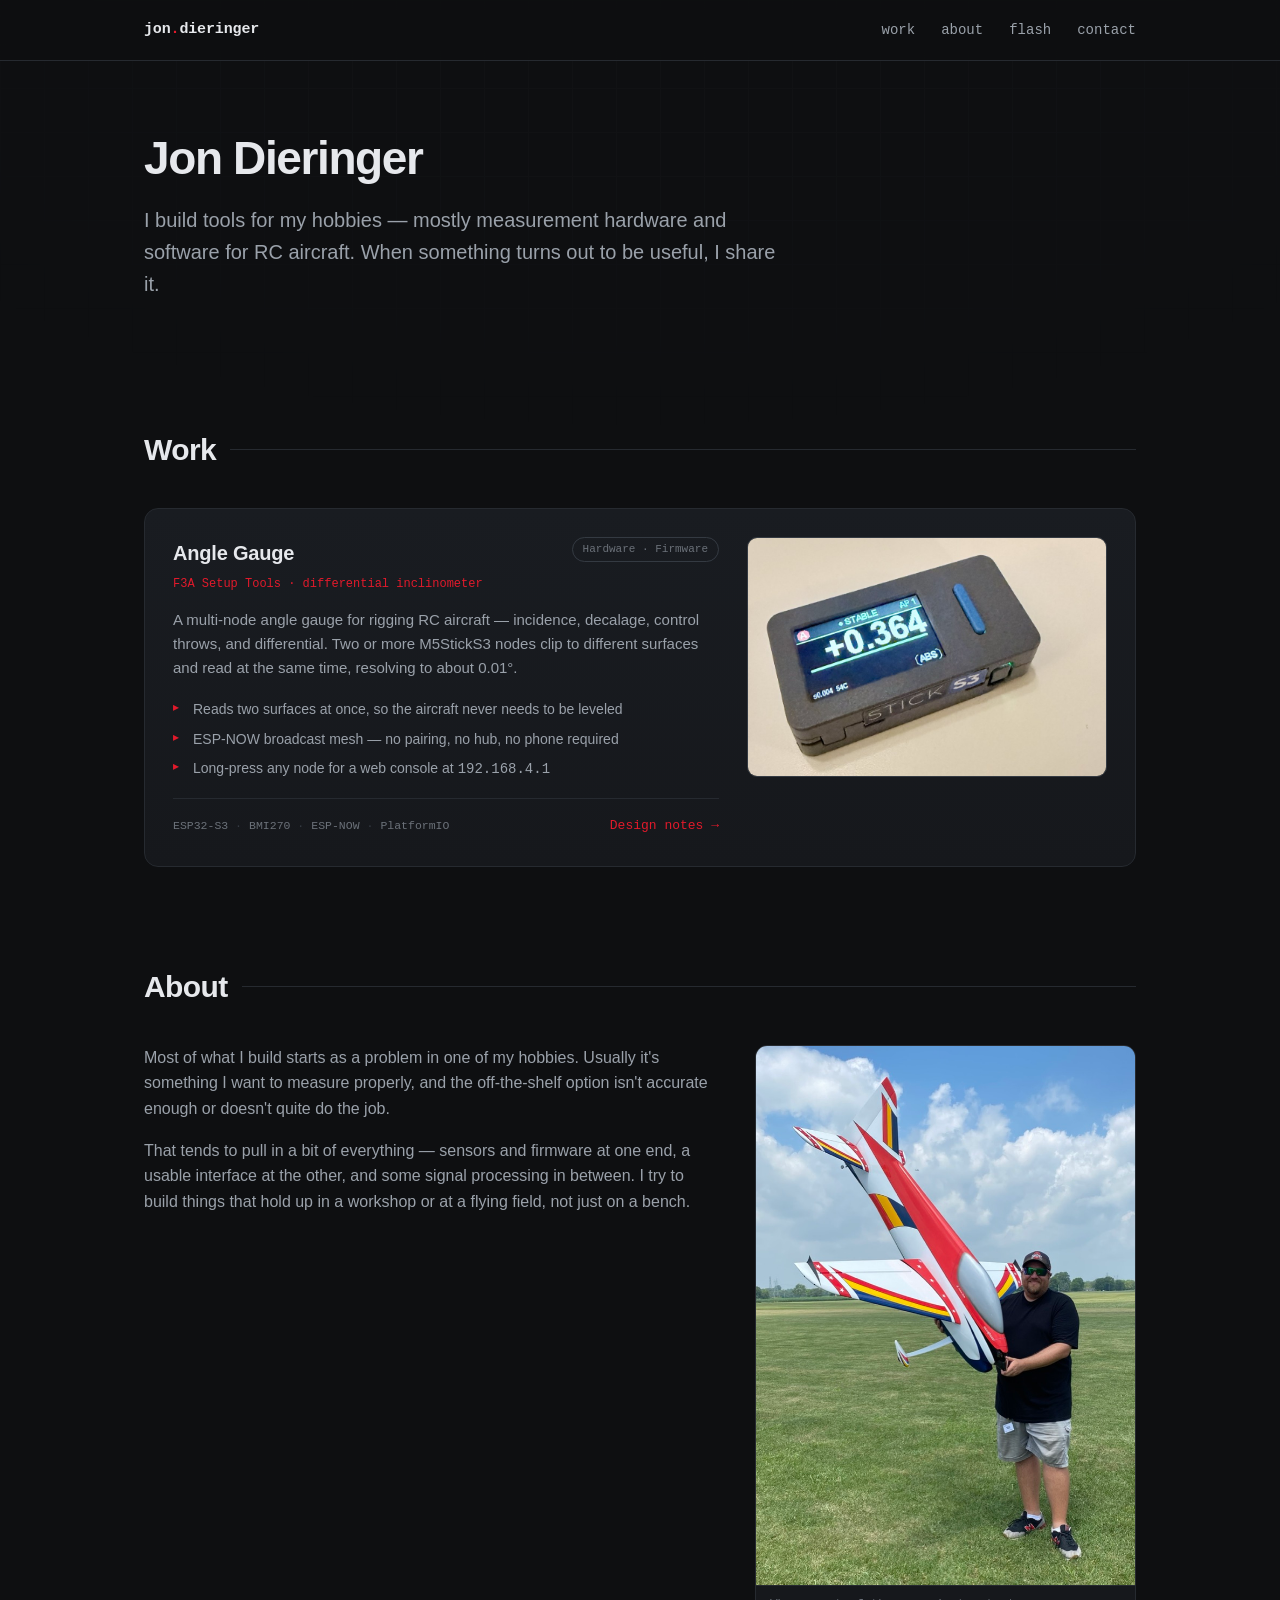
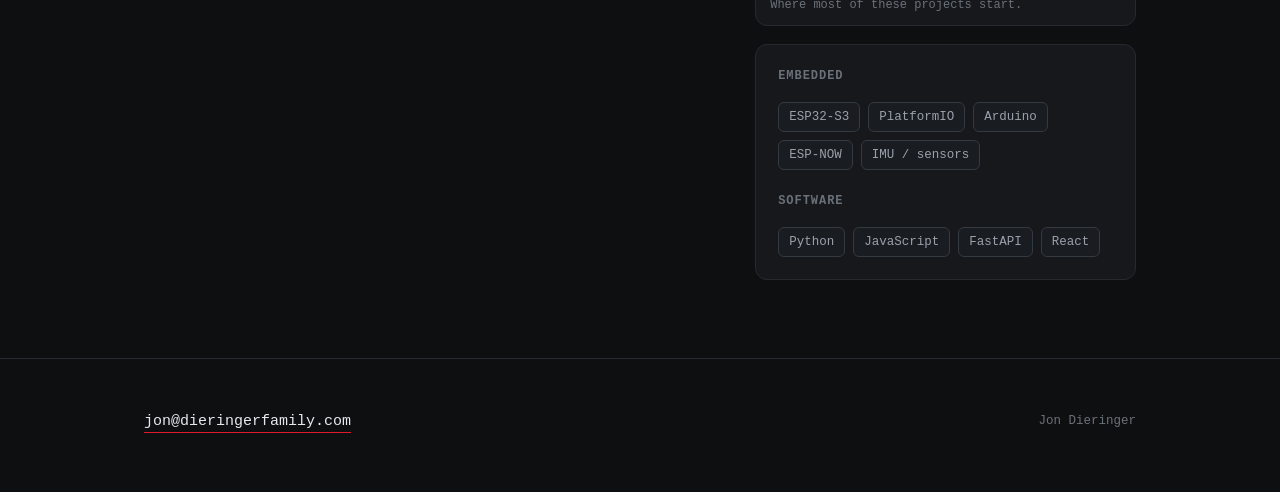
==== index.html @ be5e7f61 "Initial Commit" ====
<!DOCTYPE html>
<html lang="en">
<head>
  <meta charset="UTF-8" />
  <meta name="viewport" content="width=device-width, initial-scale=1.0" />
  <title>Jon Dieringer</title>
  <meta name="description" content="Jon Dieringer — tools I build for my hobbies, mostly measurement hardware and software for RC aircraft." />
  <meta name="color-scheme" content="dark" />

  <meta property="og:title" content="Jon Dieringer" />
  <meta property="og:description" content="Tools I build for my hobbies, mostly measurement hardware and software for RC aircraft." />
  <meta property="og:type" content="website" />

  <link rel="icon" href="data:image/svg+xml,%3Csvg xmlns='http://www.w3.org/2000/svg' viewBox='0 0 100 100'%3E%3Ctext y='.9em' font-size='90'%3E%F0%9F%93%90%3C/text%3E%3C/svg%3E" />
  <link rel="stylesheet" href="assets/site.css?v=2" />
</head>
<body>

  <header class="nav">
    <div class="wrap">
      <a class="brand" href="index.html">jon<span class="dot">.</span>dieringer</a>
      <nav class="links">
        <a href="#work">work</a>
        <a href="#about">about</a>
        <a href="flash.html">flash</a>
        <a href="#contact">contact</a>
      </nav>
    </div>
  </header>

  <main>
    <section class="hero">
      <div class="wrap">
        <h1>Jon Dieringer</h1>
        <p class="lead">
          I build tools for my hobbies — mostly measurement hardware and software for
          RC aircraft. When something turns out to be useful, I share it.
        </p>
      </div>
    </section>

    <section id="work">
      <div class="wrap">
        <div class="sec-head reveal">
          <h2>Work</h2>
          <span class="rule"></span>
        </div>

        <div class="projects">
          <article class="card has-media reveal">
            <a class="stretch" href="projects/inclinometer.html" aria-label="Read the design notes for the Angle Gauge"></a>
            <div class="card-body">
            <div class="card-top">
              <div class="card-title">
                <div>
                  <h3>Angle Gauge</h3>
                  <span class="kind">F3A Setup Tools · differential inclinometer</span>
                </div>
              </div>
              <span class="badge">Hardware · Firmware</span>
            </div>
            <p class="desc">
              A multi-node angle gauge for rigging RC aircraft — incidence, decalage, control
              throws, and differential. Two or more M5StickS3 nodes clip to different surfaces
              and read at the same time, resolving to about 0.01°.
            </p>
            <ul class="highlights">
              <li>Reads two surfaces at once, so the aircraft never needs to be leveled</li>
              <li>ESP-NOW broadcast mesh — no pairing, no hub, no phone required</li>
              <li>Long-press any node for a web console at <span class="mono">192.168.4.1</span></li>
            </ul>
            <div class="card-foot">
              <div class="tags">
                <span class="tag">ESP32-S3</span>
                <span class="tag">BMI270</span>
                <span class="tag">ESP-NOW</span>
                <span class="tag">PlatformIO</span>
              </div>
              <span class="card-cta">Design notes →</span>
            </div>
            </div>
            <div class="card-media">
              <img src="assets/angle-gauge-card.jpg" width="960" height="640" loading="lazy"
                   alt="An Angle Gauge node in a printed case, its screen reading plus 0.364 degrees, marked STABLE." />
            </div>
          </article>
        </div>
      </div>
    </section>

    <section id="about">
      <div class="wrap">
        <div class="sec-head reveal">
          <h2>About</h2>
          <span class="rule"></span>
        </div>
        <div class="about-grid reveal">
          <div>
            <p>
              Most of what I build starts as a problem in one of my hobbies. Usually it's
              something I want to measure properly, and the off-the-shelf option isn't accurate
              enough or doesn't quite do the job.
            </p>
            <p>
              That tends to pull in a bit of everything — sensors and firmware at one end, a
              usable interface at the other, and some signal processing in between. I try to
              build things that hold up in a workshop or at a flying field, not just on a bench.
            </p>
          </div>
          <aside class="about-side">
            <figure class="portrait">
              <img src="assets/portrait.jpg" width="703" height="1000" loading="lazy"
                   alt="Jon Dieringer at a flying field holding a large red and white F3A aerobatic aircraft." />
              <figcaption>Where most of these projects start.</figcaption>
            </figure>
            <div class="stack-panel">
            <h3>Embedded</h3>
            <div class="chips">
              <span class="chip">ESP32-S3</span>
              <span class="chip">PlatformIO</span>
              <span class="chip">Arduino</span>
              <span class="chip">ESP-NOW</span>
              <span class="chip">IMU / sensors</span>
            </div>
            <h3>Software</h3>
            <div class="chips">
              <span class="chip">Python</span>
              <span class="chip">JavaScript</span>
              <span class="chip">FastAPI</span>
              <span class="chip">React</span>
            </div>
            </div>
          </aside>
        </div>
      </div>
    </section>
  </main>

  <footer id="contact">
    <div class="wrap">
      <div class="contact">
        <a href="mailto:jon@dieringerfamily.com">jon@dieringerfamily.com</a>
      </div>
      <div class="meta">
        Jon Dieringer
      </div>
    </div>
  </footer>

  <script src="assets/site.js?v=2"></script>
</body>
</html>
---- assets/site.css ----
:root {
  --bg:        #0e0f11;
  --bg-soft:   #16181c;
  --bg-card:   #191c21;
  --line:      #262a30;
  --line-soft: #343a42;
  --text:      #e6e8ec;
  --text-dim:  #9aa1aa;
  --text-mute: #6b7179;
  --accent:    #e11a2b;  /* Ohio State scarlet */
  --accent-2:  #c2c8d0;  /* Ohio State gray */
  --warn:      #f7b955;
  --mono: "SF Mono", "JetBrains Mono", "Fira Code", ui-monospace, "Cascadia Code", Menlo, Consolas, monospace;
  --sans: -apple-system, BlinkMacSystemFont, "Segoe UI", Inter, Roboto, Helvetica, Arial, sans-serif;
}

* { box-sizing: border-box; }

html { scroll-behavior: smooth; }

body {
  margin: 0;
  background: var(--bg);
  color: var(--text);
  font-family: var(--sans);
  line-height: 1.6;
  -webkit-font-smoothing: antialiased;
  text-rendering: optimizeLegibility;
  overflow-x: hidden;
}

/* Faint telemetry grid backdrop */
body::before {
  content: "";
  position: fixed;
  inset: 0;
  background-image:
    linear-gradient(var(--line) 1px, transparent 1px),
    linear-gradient(90deg, var(--line) 1px, transparent 1px);
  background-size: 44px 44px;
  opacity: 0.14;
  mask-image: radial-gradient(ellipse 90% 60% at 50% 0%, #000 30%, transparent 80%);
  -webkit-mask-image: radial-gradient(ellipse 90% 60% at 50% 0%, #000 30%, transparent 80%);
  pointer-events: none;
  z-index: 0;
}

a { color: var(--accent-2); text-decoration: none; }
a:hover { text-decoration: underline; }

.wrap {
  position: relative;
  z-index: 1;
  max-width: 1040px;
  margin: 0 auto;
  padding: 0 24px;
}

.mono { font-family: var(--mono); }

/* ---------- Top nav ---------- */
header.nav {
  position: sticky;
  top: 0;
  z-index: 20;
  backdrop-filter: blur(10px);
  -webkit-backdrop-filter: blur(10px);
  background: rgba(14, 15, 17, 0.74);
  border-bottom: 1px solid var(--line);
}
header.nav .wrap {
  display: flex;
  align-items: center;
  justify-content: space-between;
  height: 60px;
}
.brand {
  font-family: var(--mono);
  font-weight: 600;
  font-size: 15px;
  letter-spacing: -0.01em;
  color: var(--text);
}
.brand:hover { text-decoration: none; }
.brand .dot { color: var(--accent); }
nav.links { display: flex; gap: 26px; }
nav.links a {
  color: var(--text-dim);
  font-size: 14px;
  font-family: var(--mono);
}
nav.links a:hover { color: var(--accent); text-decoration: none; }
@media (max-width: 620px) { nav.links { display: none; } }

/* ---------- Hero ---------- */
.hero { padding: 72px 0 44px; }
.status {
  display: inline-flex;
  align-items: center;
  gap: 8px;
  font-family: var(--mono);
  font-size: 12.5px;
  color: var(--text-dim);
  border: 1px solid var(--line-soft);
  border-radius: 999px;
  padding: 5px 13px;
  margin-bottom: 28px;
}
.status .pulse {
  width: 7px; height: 7px; border-radius: 50%;
  background: var(--accent);
  box-shadow: 0 0 0 0 rgba(225, 26, 43, 0.6);
  animation: pulse 2.4s infinite;
}
@keyframes pulse {
  0%   { box-shadow: 0 0 0 0 rgba(225,26,43,0.5); }
  70%  { box-shadow: 0 0 0 7px rgba(225,26,43,0); }
  100% { box-shadow: 0 0 0 0 rgba(225,26,43,0); }
}
.hero h1 {
  font-size: clamp(32px, 5.2vw, 46px);
  line-height: 1.1;
  margin: 0 0 20px;
  letter-spacing: -0.03em;
  font-weight: 700;
}
.hero h1 .accent { color: var(--accent); }
.hero p.lead {
  font-size: clamp(17px, 2.4vw, 20px);
  color: var(--text-dim);
  max-width: 640px;
  margin: 0 0 34px;
}
.hero .cta { display: flex; gap: 14px; flex-wrap: wrap; }
.btn {
  font-family: var(--mono);
  font-size: 14px;
  padding: 11px 20px;
  border-radius: 8px;
  border: 1px solid var(--line-soft);
  color: var(--text);
  transition: border-color .15s, transform .1s, background .15s;
}
.btn:hover { text-decoration: none; transform: translateY(-1px); }
.btn.primary {
  background: var(--accent);
  color: #fff;
  border-color: var(--accent);
  font-weight: 600;
}
.btn.primary:hover { background: #f4283a; }
.btn.ghost:hover { border-color: var(--accent); color: var(--accent); }

/* ---------- Section headings ---------- */
section { padding: 48px 0; }
.sec-head {
  display: flex;
  align-items: baseline;
  gap: 14px;
  margin-bottom: 34px;
}
.sec-head .idx {
  font-family: var(--mono);
  font-size: 13px;
  color: var(--accent);
}
.sec-head h2 {
  font-size: clamp(24px, 4vw, 30px);
  margin: 0;
  letter-spacing: -0.02em;
  font-weight: 650;
}
.sec-head .rule {
  flex: 1;
  height: 1px;
  background: var(--line);
  align-self: center;
}

/* ---------- About ---------- */
.about-grid {
  display: grid;
  grid-template-columns: 1.5fr 1fr;
  gap: 40px;
}
.about-grid p { color: var(--text-dim); margin: 0 0 16px; }
.about-grid p strong { color: var(--text); font-weight: 600; }
.stack-panel {
  border: 1px solid var(--line);
  border-radius: 12px;
  background: var(--bg-soft);
  padding: 22px;
}
.stack-panel h3 {
  font-family: var(--mono);
  font-size: 12px;
  text-transform: uppercase;
  letter-spacing: 0.08em;
  color: var(--text-mute);
  margin: 0 0 16px;
}
.stack-panel h3:not(:first-child) { margin-top: 22px; }
.chips { display: flex; flex-wrap: wrap; gap: 8px; }
.chip {
  font-family: var(--mono);
  font-size: 12.5px;
  color: var(--text-dim);
  background: var(--bg-card);
  border: 1px solid var(--line-soft);
  border-radius: 6px;
  padding: 4px 10px;
}
@media (max-width: 720px) { .about-grid { grid-template-columns: 1fr; gap: 28px; } }

/* ---------- Projects ---------- */
.projects { display: grid; gap: 22px; }
.card {
  position: relative;
  border: 1px solid var(--line);
  border-radius: 14px;
  background:
    linear-gradient(180deg, var(--bg-card), var(--bg-soft));
  padding: 28px;
  transition: border-color .18s, transform .18s;
  overflow: hidden;
}
.card:hover { border-color: var(--line-soft); transform: translateY(-2px); }

/* whole-card click target (stretched link) */
.card .stretch {
  position: absolute;
  inset: 0;
  z-index: 1;
}
.card > *:not(.stretch) { position: relative; z-index: 2; pointer-events: none; }
.card a:not(.stretch) { pointer-events: auto; }

.card-top {
  display: flex;
  align-items: flex-start;
  justify-content: space-between;
  gap: 16px;
  margin-bottom: 14px;
}
.card-title { display: flex; align-items: center; gap: 12px; }
.card-title .glyph {
  width: 38px; height: 38px;
  flex: none;
  border-radius: 9px;
  display: grid;
  place-items: center;
  font-size: 19px;
  background: var(--bg);
  border: 1px solid var(--line-soft);
}
.card-title h3 {
  margin: 0;
  font-size: 20px;
  letter-spacing: -0.01em;
}
.card-title .kind {
  font-family: var(--mono);
  font-size: 12px;
  color: var(--accent);
}
.badge {
  font-family: var(--mono);
  font-size: 11px;
  color: var(--text-mute);
  border: 1px solid var(--line-soft);
  border-radius: 999px;
  padding: 3px 10px;
  white-space: nowrap;
}
.card p.desc { color: var(--text-dim); margin: 0 0 18px; font-size: 15px; }

.highlights {
  list-style: none;
  padding: 0;
  margin: 0 0 18px;
  display: grid;
  gap: 7px;
}
.highlights li {
  position: relative;
  padding-left: 20px;
  font-size: 14px;
  color: var(--text-dim);
}
.highlights li::before {
  content: "▸";
  position: absolute;
  left: 0;
  color: var(--accent);
  font-size: 12px;
}

.card-foot {
  display: flex;
  align-items: center;
  justify-content: space-between;
  gap: 16px;
  flex-wrap: wrap;
  padding-top: 16px;
  border-top: 1px solid var(--line);
}
.tags { display: flex; flex-wrap: wrap; gap: 7px; }
.tag {
  font-family: var(--mono);
  font-size: 11.5px;
  color: var(--text-mute);
  padding: 2px 0;
}
.tag:not(:last-child)::after { content: " ·"; color: var(--line-soft); }
.card-cta {
  font-family: var(--mono);
  font-size: 13px;
  color: var(--accent);
  white-space: nowrap;
}
.card:hover .card-cta { text-decoration: underline; }

/* ---------- Footer ---------- */
footer {
  border-top: 1px solid var(--line);
  padding: 48px 0 60px;
  margin-top: 30px;
}
footer .wrap {
  display: flex;
  justify-content: space-between;
  align-items: center;
  flex-wrap: wrap;
  gap: 20px;
}
footer .contact a {
  font-family: var(--mono);
  font-size: 15px;
  color: var(--text);
  border-bottom: 1px solid var(--accent);
  padding-bottom: 2px;
}
footer .contact a:hover { color: var(--accent); text-decoration: none; }
footer .meta {
  font-family: var(--mono);
  font-size: 12.5px;
  color: var(--text-mute);
  text-align: right;
}

/* ============================================================
   DESIGN-BLOG / CASE-STUDY PAGES
   ============================================================ */
.post { padding: 0 0 40px; }
.post-wrap { max-width: 760px; }

.back-link {
  display: inline-flex;
  align-items: center;
  gap: 7px;
  font-family: var(--mono);
  font-size: 13px;
  color: var(--text-dim);
  margin: 40px 0 0;
}
.back-link:hover { color: var(--accent); text-decoration: none; }

.post-header { padding: 34px 0 30px; border-bottom: 1px solid var(--line); margin-bottom: 40px; }
.post-kicker {
  font-family: var(--mono);
  font-size: 12.5px;
  color: var(--accent);
  letter-spacing: 0.04em;
  margin-bottom: 16px;
}
.post-header h1 {
  font-size: clamp(30px, 6vw, 46px);
  line-height: 1.08;
  letter-spacing: -0.03em;
  margin: 0 0 18px;
  font-weight: 700;
}
.post-summary {
  font-size: clamp(16px, 2.2vw, 19px);
  color: var(--text-dim);
  margin: 0 0 22px;
}
.post-meta {
  display: flex;
  flex-wrap: wrap;
  gap: 8px 18px;
  font-family: var(--mono);
  font-size: 12.5px;
  color: var(--text-mute);
}
.post-meta .dot-sep { color: var(--line-soft); }
.post-tags { display: flex; flex-wrap: wrap; gap: 7px; margin-top: 18px; }

/* Article body typography */
.post-body { font-size: 16.5px; }
.post-body h2 {
  font-size: 25px;
  letter-spacing: -0.02em;
  margin: 52px 0 16px;
  padding-top: 8px;
  font-weight: 650;
}
.post-body h2 .num {
  font-family: var(--mono);
  font-size: 15px;
  color: var(--accent);
  margin-right: 12px;
}
.post-body h3 {
  font-size: 18px;
  margin: 34px 0 12px;
  font-weight: 600;
  color: var(--text);
}
.post-body p { color: var(--text-dim); margin: 0 0 18px; }
.post-body strong { color: var(--text); font-weight: 600; }
.post-body a { color: var(--accent); }
.post-body ul, .post-body ol { color: var(--text-dim); padding-left: 22px; margin: 0 0 20px; }
.post-body li { margin: 0 0 9px; }
.post-body li::marker { color: var(--accent); }

.post-body code {
  font-family: var(--mono);
  font-size: 0.86em;
  background: var(--bg-card);
  border: 1px solid var(--line);
  border-radius: 5px;
  padding: 1.5px 6px;
  color: var(--text);
}

/* Blockquote / takeaway */
.post-body blockquote {
  margin: 24px 0;
  padding: 4px 0 4px 20px;
  border-left: 3px solid var(--accent);
  color: var(--text);
  font-size: 18px;
}
.post-body blockquote p { color: var(--text); margin: 0; }

/* Callout / note box */
.note {
  border: 1px solid var(--line-soft);
  border-left: 3px solid var(--accent);
  background: var(--bg-soft);
  border-radius: 8px;
  padding: 16px 18px;
  margin: 26px 0;
  font-size: 15px;
  color: var(--text-dim);
}
.note .note-label {
  display: block;
  font-family: var(--mono);
  font-size: 11px;
  text-transform: uppercase;
  letter-spacing: 0.08em;
  color: var(--accent);
  margin-bottom: 7px;
}

/* ASCII / architecture figure */
.figure {
  margin: 26px 0;
  border: 1px solid var(--line);
  border-radius: 10px;
  background: var(--bg-soft);
  overflow: hidden;
}
.figure pre {
  margin: 0;
  padding: 20px;
  overflow-x: auto;
  font-family: var(--mono);
  font-size: 12.5px;
  line-height: 1.5;
  color: var(--text-dim);
}
.figure figcaption {
  font-family: var(--mono);
  font-size: 12px;
  color: var(--text-mute);
  padding: 10px 18px;
  border-top: 1px solid var(--line);
  background: var(--bg);
}

/* Images inside figures */
.figure img {
  display: block;
  width: 100%;
  height: auto;
}
.figure.shot { background: var(--bg); }

/* Two-up figure row */
.figure-row {
  display: grid;
  grid-template-columns: 1fr 1fr;
  gap: 18px;
  margin: 26px 0;
}
.figure-row .figure { margin: 0; }
@media (max-width: 640px) { .figure-row { grid-template-columns: 1fr; } }

/* Project card with a photo */
.card.has-media {
  display: grid;
  grid-template-columns: 1fr minmax(300px, 360px);
  gap: 28px;
  align-items: start;
}
.card-media {
  border-radius: 10px;
  overflow: hidden;
  border: 1px solid var(--line-soft);
  background: var(--bg);
}
/* image is already cropped 3:2 — match it so nothing is cropped again */
.card-media img {
  display: block;
  width: 100%;
  height: auto;
  aspect-ratio: 3 / 2;
  object-fit: contain;
}
@media (max-width: 760px) {
  .card.has-media { grid-template-columns: 1fr; gap: 20px; }
  .card-media { order: -1; }
}

/* About portrait */
.about-side { display: grid; gap: 18px; align-content: start; }
.portrait {
  margin: 0;
  border: 1px solid var(--line);
  border-radius: 12px;
  overflow: hidden;
  background: var(--bg-soft);
}
.portrait img { display: block; width: 100%; height: auto; }
.portrait figcaption {
  font-family: var(--mono);
  font-size: 12px;
  color: var(--text-mute);
  padding: 10px 14px;
  border-top: 1px solid var(--line);
}

/* Spec / decision table */
.tbl-scroll { overflow-x: auto; margin: 24px 0; }
table.spec {
  width: 100%;
  border-collapse: collapse;
  font-size: 14.5px;
  min-width: 460px;
}
table.spec th, table.spec td {
  text-align: left;
  padding: 11px 14px;
  border-bottom: 1px solid var(--line);
  vertical-align: top;
}
table.spec th {
  font-family: var(--mono);
  font-size: 12px;
  text-transform: uppercase;
  letter-spacing: 0.05em;
  color: var(--text-mute);
}
table.spec td { color: var(--text-dim); }
table.spec td:first-child { color: var(--text); font-family: var(--mono); font-size: 13px; white-space: nowrap; }

/* Key-stats row */
.stat-row {
  display: grid;
  grid-template-columns: repeat(auto-fit, minmax(140px, 1fr));
  gap: 14px;
  margin: 30px 0;
}
.stat {
  border: 1px solid var(--line);
  border-radius: 10px;
  background: var(--bg-soft);
  padding: 16px 18px;
}
.stat .n {
  font-family: var(--mono);
  font-size: 24px;
  color: var(--accent);
  font-weight: 600;
  letter-spacing: -0.02em;
}
.stat .l {
  font-size: 12.5px;
  color: var(--text-mute);
  margin-top: 4px;
}

/* Post footer nav */
.post-foot {
  margin-top: 56px;
  padding-top: 26px;
  border-top: 1px solid var(--line);
  display: flex;
  justify-content: space-between;
  align-items: center;
  flex-wrap: wrap;
  gap: 16px;
}
.post-foot .links { display: flex; gap: 8px; }
.link-btn {
  font-family: var(--mono);
  font-size: 12.5px;
  padding: 7px 14px;
  border-radius: 7px;
  border: 1px solid var(--line-soft);
  color: var(--text-dim);
  transition: all .15s;
}
.link-btn:hover { border-color: var(--accent); color: var(--accent); text-decoration: none; }
.link-btn[aria-disabled="true"] {
  opacity: .45;
  cursor: not-allowed;
  pointer-events: none;
}

/* ============================================================
   FIRMWARE FLASH PAGE
   ============================================================ */
.flash-intro { max-width: 720px; }
.browser-note {
  display: flex;
  gap: 10px;
  align-items: flex-start;
  border: 1px solid var(--line-soft);
  border-left: 3px solid var(--warn);
  background: var(--bg-soft);
  border-radius: 8px;
  padding: 14px 16px;
  margin: 22px 0 4px;
  font-size: 13.5px;
  color: var(--text-dim);
}
.browser-note b { color: var(--text); font-weight: 600; }

.flash-layout {
  display: grid;
  grid-template-columns: minmax(260px, 340px) 1fr;
  gap: 26px;
  align-items: start;
}
@media (max-width: 780px) { .flash-layout { grid-template-columns: 1fr; } }

/* asset list */
.fw-list { display: flex; flex-direction: column; gap: 10px; }
.fw-list-label {
  font-family: var(--mono);
  font-size: 11px;
  text-transform: uppercase;
  letter-spacing: 0.08em;
  color: var(--text-mute);
  margin-bottom: 4px;
}
.fw-item {
  text-align: left;
  width: 100%;
  cursor: pointer;
  border: 1px solid var(--line);
  border-radius: 11px;
  background: var(--bg-soft);
  padding: 15px 16px;
  color: var(--text);
  font-family: inherit;
  transition: border-color .15s, background .15s, transform .12s;
}
.fw-item:hover { border-color: var(--line-soft); transform: translateY(-1px); }
.fw-item.active { border-color: var(--accent); background: var(--bg-card); }
.fw-item .fw-item-top {
  display: flex; align-items: center; justify-content: space-between; gap: 10px;
}
.fw-item .fw-name { font-size: 15.5px; font-weight: 600; }
.fw-item .fw-chip {
  font-family: var(--mono);
  font-size: 10.5px;
  color: var(--accent);
  border: 1px solid var(--line-soft);
  border-radius: 999px;
  padding: 2px 8px;
  white-space: nowrap;
}
.fw-item .fw-sub {
  font-family: var(--mono);
  font-size: 12px;
  color: var(--text-mute);
  margin-top: 5px;
}

/* detail panel */
.fw-detail {
  border: 1px solid var(--line);
  border-radius: 14px;
  background: linear-gradient(180deg, var(--bg-card), var(--bg-soft));
  padding: 26px;
  min-height: 320px;
}
.fw-empty {
  display: grid;
  place-items: center;
  height: 280px;
  color: var(--text-mute);
  font-family: var(--mono);
  font-size: 13px;
  text-align: center;
}
.fw-detail h2 {
  margin: 0 0 4px;
  font-size: 24px;
  letter-spacing: -0.02em;
}
.fw-detail .fw-project {
  font-family: var(--mono);
  font-size: 12.5px;
  color: var(--accent);
  margin-bottom: 16px;
}
.fw-detail .fw-desc { color: var(--text-dim); font-size: 15px; margin: 0 0 20px; }

.fw-metaline {
  display: flex; flex-wrap: wrap; gap: 8px 20px;
  font-family: var(--mono); font-size: 12.5px; color: var(--text-mute);
  padding-bottom: 18px; margin-bottom: 18px; border-bottom: 1px solid var(--line);
}
.fw-metaline .k { color: var(--text-dim); }
.fw-metaline .k b { color: var(--text); font-weight: 600; }

.hw-head {
  font-family: var(--mono);
  font-size: 11px;
  text-transform: uppercase;
  letter-spacing: 0.08em;
  color: var(--text-mute);
  margin: 0 0 12px;
}
.hw-list { list-style: none; padding: 0; margin: 0 0 22px; display: grid; gap: 9px; }
.hw-list li {
  position: relative; padding-left: 22px; font-size: 14.5px; color: var(--text-dim);
}
.hw-list li::before {
  content: "▪"; position: absolute; left: 2px; color: var(--accent);
}

.fw-notes {
  border: 1px solid var(--line-soft);
  border-left: 3px solid var(--accent);
  background: var(--bg-soft);
  border-radius: 8px;
  padding: 13px 15px;
  font-size: 13.5px;
  color: var(--text-dim);
  margin: 0 0 24px;
}
.fw-notes .note-label {
  display: block; font-family: var(--mono); font-size: 11px; text-transform: uppercase;
  letter-spacing: 0.08em; color: var(--accent); margin-bottom: 6px;
}

/* flash action row */
.flash-action {
  display: flex; flex-wrap: wrap; align-items: center; gap: 14px;
  padding-top: 20px; border-top: 1px solid var(--line);
}
.flash-btn {
  font-family: var(--mono);
  font-size: 14px;
  font-weight: 600;
  padding: 12px 22px;
  border-radius: 9px;
  border: 1px solid var(--accent);
  background: var(--accent);
  color: #fff;
  cursor: pointer;
  transition: background .15s, transform .1s;
}
.flash-btn:hover { background: #f4283a; transform: translateY(-1px); }
.fw-status {
  font-family: var(--mono); font-size: 12px;
  display: inline-flex; align-items: center; gap: 7px; color: var(--text-mute);
}
.fw-status .led { width: 8px; height: 8px; border-radius: 50%; background: var(--text-mute); }
.fw-status.ok .led { background: #35c26e; box-shadow: 0 0 8px #35c26e88; }
.fw-status.pending .led { background: var(--warn); }
.fw-unsupported, .fw-notallowed {
  font-size: 12.5px; color: var(--warn); font-family: var(--mono);
}

/* reveal on scroll */
.reveal {
  opacity: 0;
  transform: translateY(16px);
  transition: opacity .5s ease, transform .5s ease;
}
.reveal.in { opacity: 1; transform: none; }
@media (prefers-reduced-motion: reduce) {
  .reveal { opacity: 1; transform: none; transition: none; }
  html { scroll-behavior: auto; }
  .status .pulse { animation: none; }
}
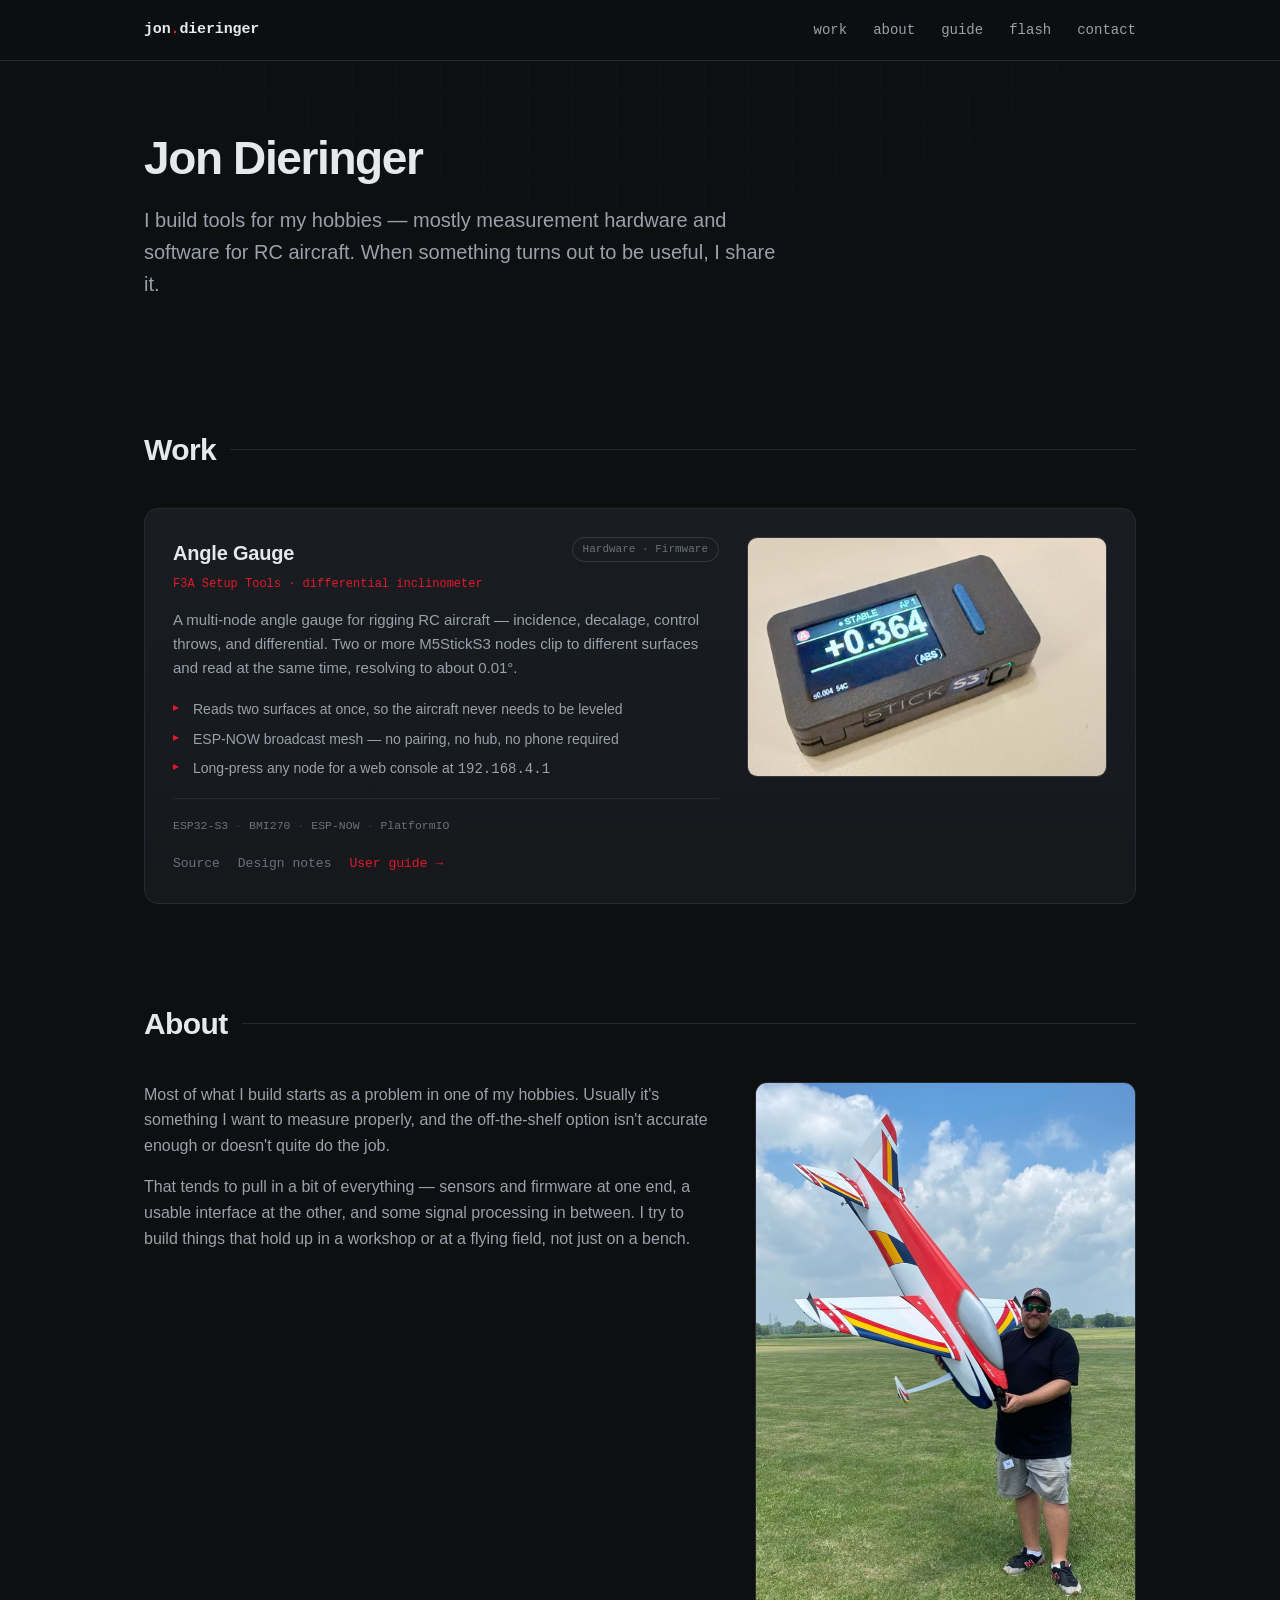
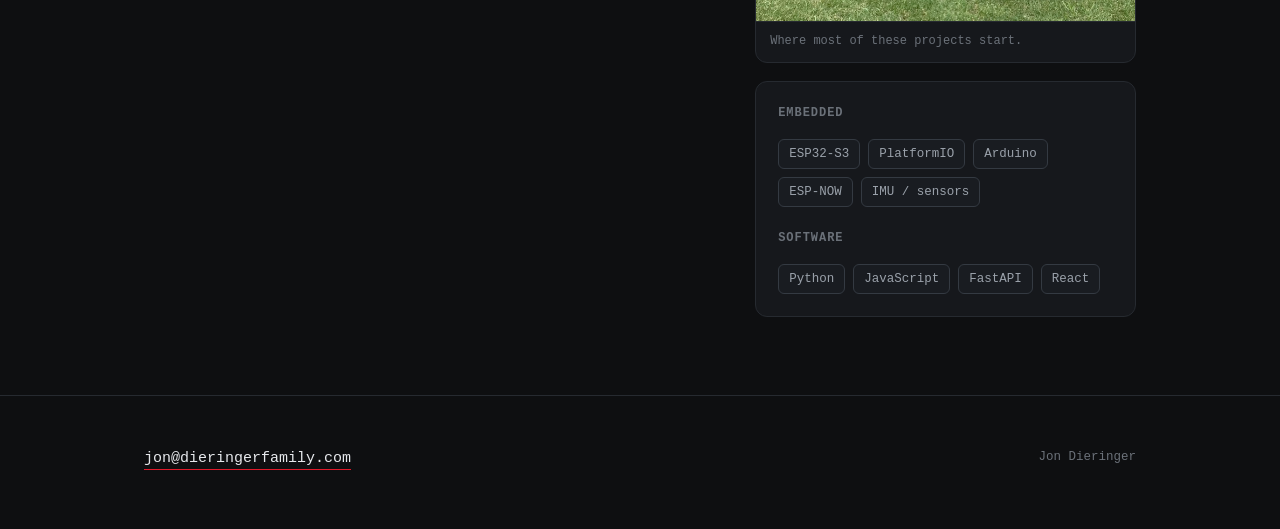
==== commit 76395eb8: "Updates" ====
--- a/index.html
+++ b/index.html
@@ -22,6 +22,7 @@
       <nav class="links">
         <a href="#work">work</a>
         <a href="#about">about</a>
+        <a href="projects/inclinometer-manual.html">guide</a>
         <a href="flash.html">flash</a>
         <a href="#contact">contact</a>
       </nav>
@@ -48,7 +49,7 @@
 
         <div class="projects">
           <article class="card has-media reveal">
-            <a class="stretch" href="projects/inclinometer.html" aria-label="Read the design notes for the Angle Gauge"></a>
+            <a class="stretch" href="projects/inclinometer-manual.html" aria-label="Open the Angle Gauge user guide"></a>
             <div class="card-body">
             <div class="card-top">
               <div class="card-title">
@@ -76,7 +77,11 @@
                 <span class="tag">ESP-NOW</span>
                 <span class="tag">PlatformIO</span>
               </div>
-              <span class="card-cta">Design notes →</span>
+              <div class="card-ctas">
+                <a class="card-link" href="https://github.com/jdieringer/f3a-angle-gauge">Source</a>
+                <a class="card-link" href="projects/inclinometer.html">Design notes</a>
+                <a class="card-cta" href="projects/inclinometer-manual.html">User guide →</a>
+              </div>
             </div>
             </div>
             <div class="card-media">
--- a/assets/site.css
+++ b/assets/site.css
@@ -319,6 +319,42 @@
   white-space: nowrap;
 }
 .card:hover .card-cta { text-decoration: underline; }
+.card-ctas { display: flex; align-items: center; gap: 18px; white-space: nowrap; }
+.card-link {
+  font-family: var(--mono);
+  font-size: 13px;
+  color: var(--text-mute);
+}
+.card-link:hover { color: var(--accent); text-decoration: none; }
+
+/* ---------- Get-started call-to-action panel ---------- */
+.cta-panel {
+  display: flex;
+  flex-wrap: wrap;
+  align-items: center;
+  justify-content: space-between;
+  gap: 16px 26px;
+  border: 1px solid var(--accent);
+  background: var(--bg-soft);
+  border-radius: 12px;
+  padding: 20px 22px;
+  margin: 30px 0;
+}
+.cta-panel .cta-copy { min-width: 220px; }
+.cta-panel .cta-copy h3 { margin: 0 0 5px; font-size: 18px; }
+.cta-panel .cta-copy p { margin: 0; color: var(--text-dim); font-size: 14px; line-height: 1.5; }
+.cta-btn {
+  font-family: var(--mono);
+  font-size: 14px;
+  font-weight: 600;
+  padding: 12px 24px;
+  border-radius: 9px;
+  border: 1px solid var(--accent);
+  background: var(--accent);
+  color: #fff;
+  white-space: nowrap;
+}
+.cta-btn:hover { text-decoration: none; filter: brightness(1.08); }
 
 /* ---------- Footer ---------- */
 footer {
@@ -766,6 +802,41 @@
   color: var(--text-dim);
   margin: 0 0 24px;
 }
+
+/* numbered troubleshooting steps */
+.trouble-list {
+  list-style: none;
+  counter-reset: step;
+  padding: 0;
+  margin: 0 0 24px;
+  display: grid;
+  gap: 11px;
+}
+.trouble-list li {
+  position: relative;
+  counter-increment: step;
+  padding-left: 32px;
+  font-size: 14px;
+  line-height: 1.5;
+  color: var(--text-dim);
+}
+.trouble-list li::before {
+  content: counter(step);
+  position: absolute;
+  left: 0;
+  top: 1px;
+  width: 21px;
+  height: 21px;
+  border-radius: 50%;
+  border: 1px solid var(--accent);
+  color: var(--accent);
+  font-family: var(--mono);
+  font-size: 11px;
+  font-weight: 600;
+  display: flex;
+  align-items: center;
+  justify-content: center;
+}
 .fw-notes .note-label {
   display: block; font-family: var(--mono); font-size: 11px; text-transform: uppercase;
   letter-spacing: 0.08em; color: var(--accent); margin-bottom: 6px;
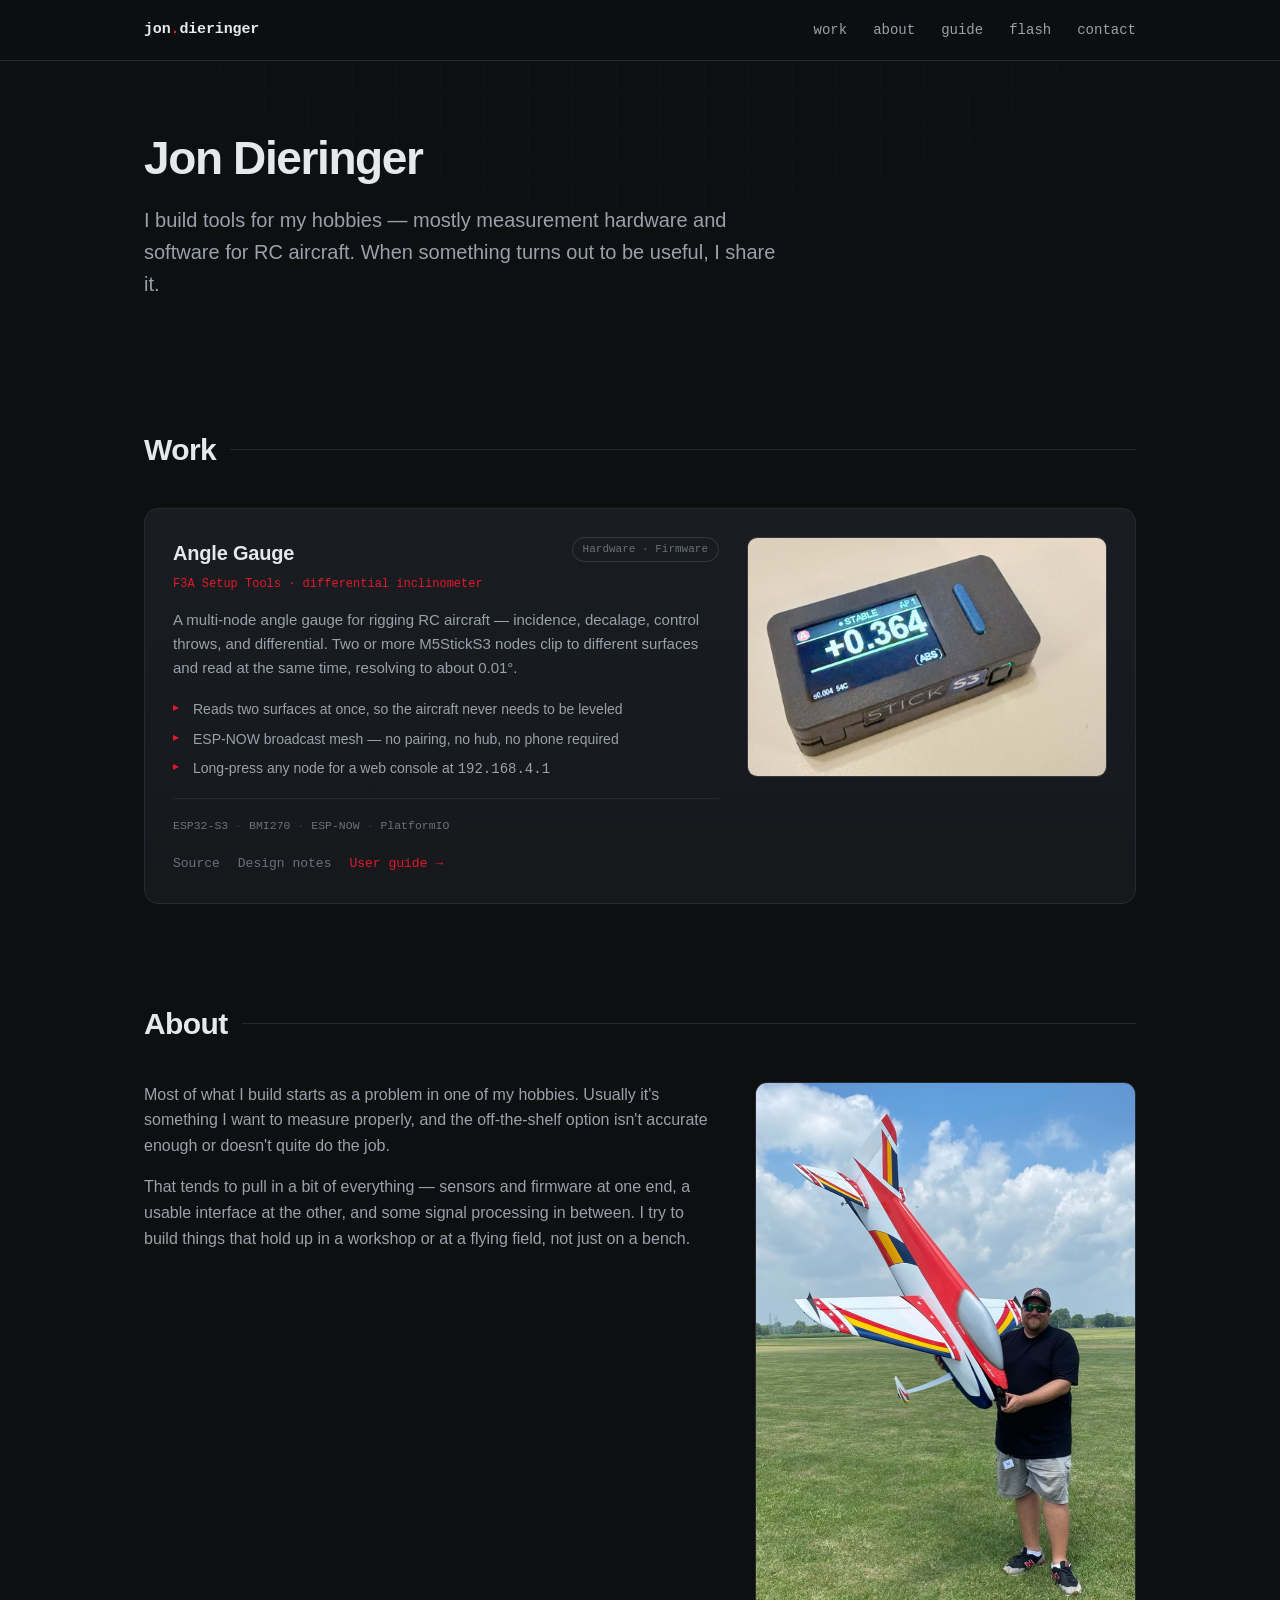
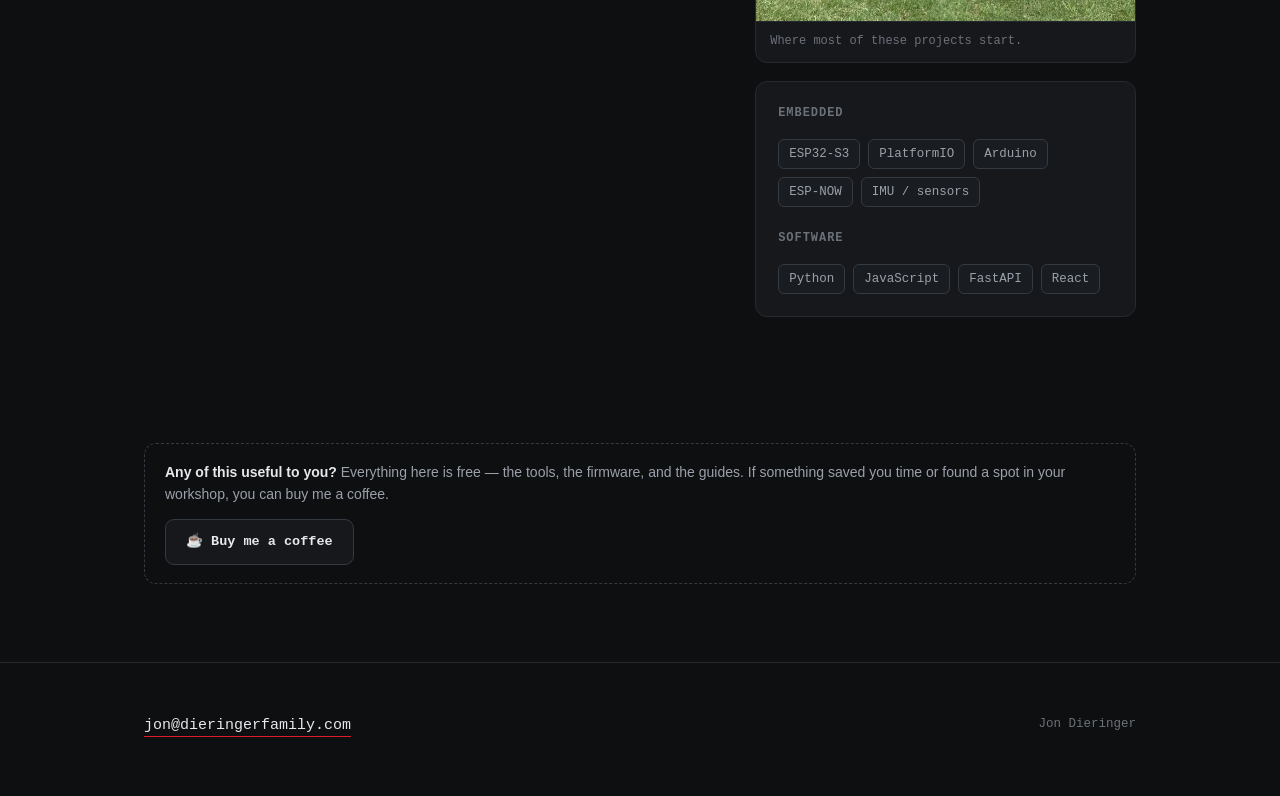
==== commit cad31bcd: "Beg for coffee" ====
--- a/index.html
+++ b/index.html
@@ -139,6 +139,19 @@
         </div>
       </div>
     </section>
+
+    <section id="support">
+      <div class="wrap">
+        <div class="coffee reveal">
+          <div class="coffee-copy">
+            <strong>Any of this useful to you?</strong> Everything here is free — the tools, the
+            firmware, and the guides. If something saved you time or found a spot in your workshop,
+            you can buy me a coffee.
+          </div>
+          <a class="coffee-btn" href="https://www.paypal.me/jondieringer" target="_blank" rel="noopener">☕ Buy me a coffee</a>
+        </div>
+      </div>
+    </section>
   </main>
 
   <footer id="contact">
--- a/assets/site.css
+++ b/assets/site.css
@@ -356,6 +356,33 @@
 }
 .cta-btn:hover { text-decoration: none; filter: brightness(1.08); }
 
+/* ---------- Buy-me-a-coffee ---------- */
+.coffee {
+  display: flex;
+  flex-wrap: wrap;
+  align-items: center;
+  justify-content: space-between;
+  gap: 14px 22px;
+  border: 1px dashed var(--line-soft);
+  border-radius: 12px;
+  padding: 18px 20px;
+  margin: 30px 0 0;
+}
+.coffee-copy { min-width: 240px; font-size: 14px; color: var(--text-dim); line-height: 1.55; }
+.coffee-copy strong { color: var(--text); }
+.coffee-btn {
+  font-family: var(--mono);
+  font-size: 13.5px;
+  font-weight: 600;
+  padding: 11px 20px;
+  border-radius: 9px;
+  border: 1px solid var(--line-soft);
+  color: var(--text);
+  background: var(--bg-soft);
+  white-space: nowrap;
+}
+.coffee-btn:hover { border-color: var(--warn); color: var(--warn); text-decoration: none; }
+
 /* ---------- Footer ---------- */
 footer {
   border-top: 1px solid var(--line);
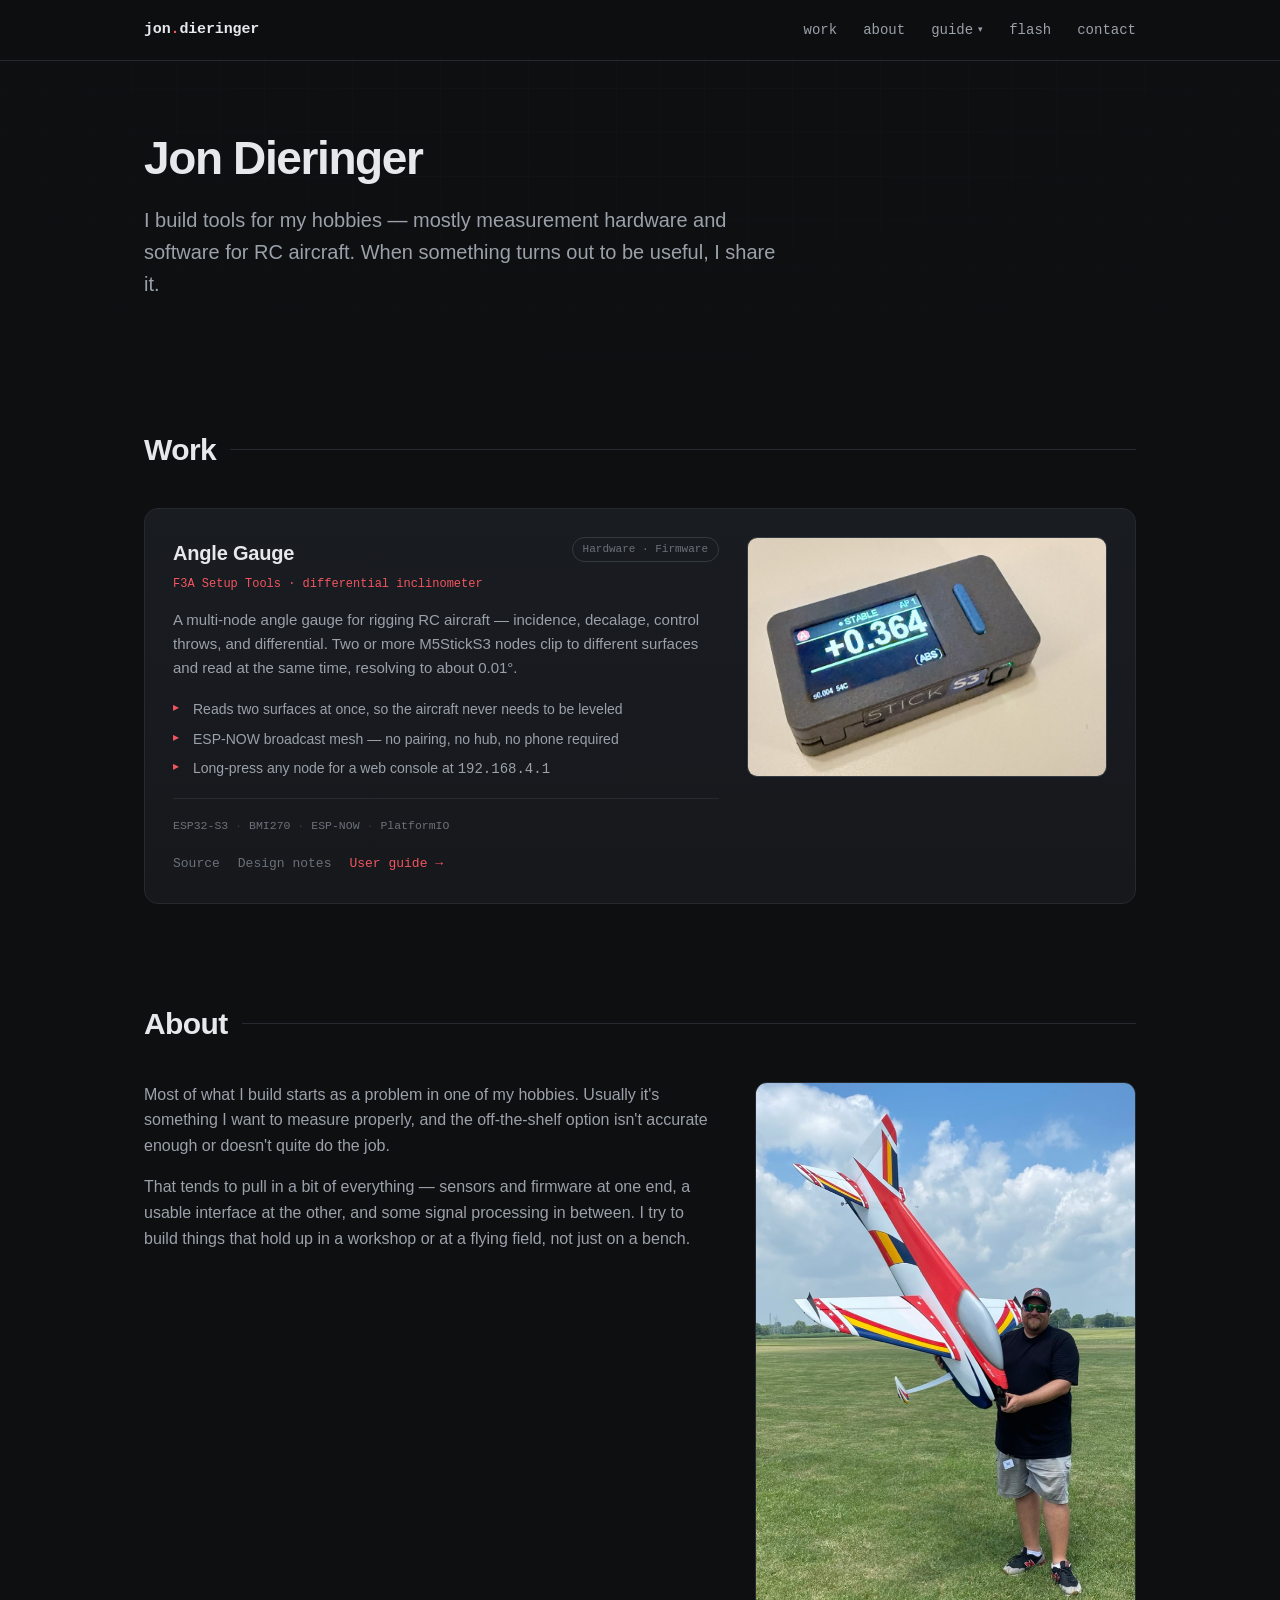
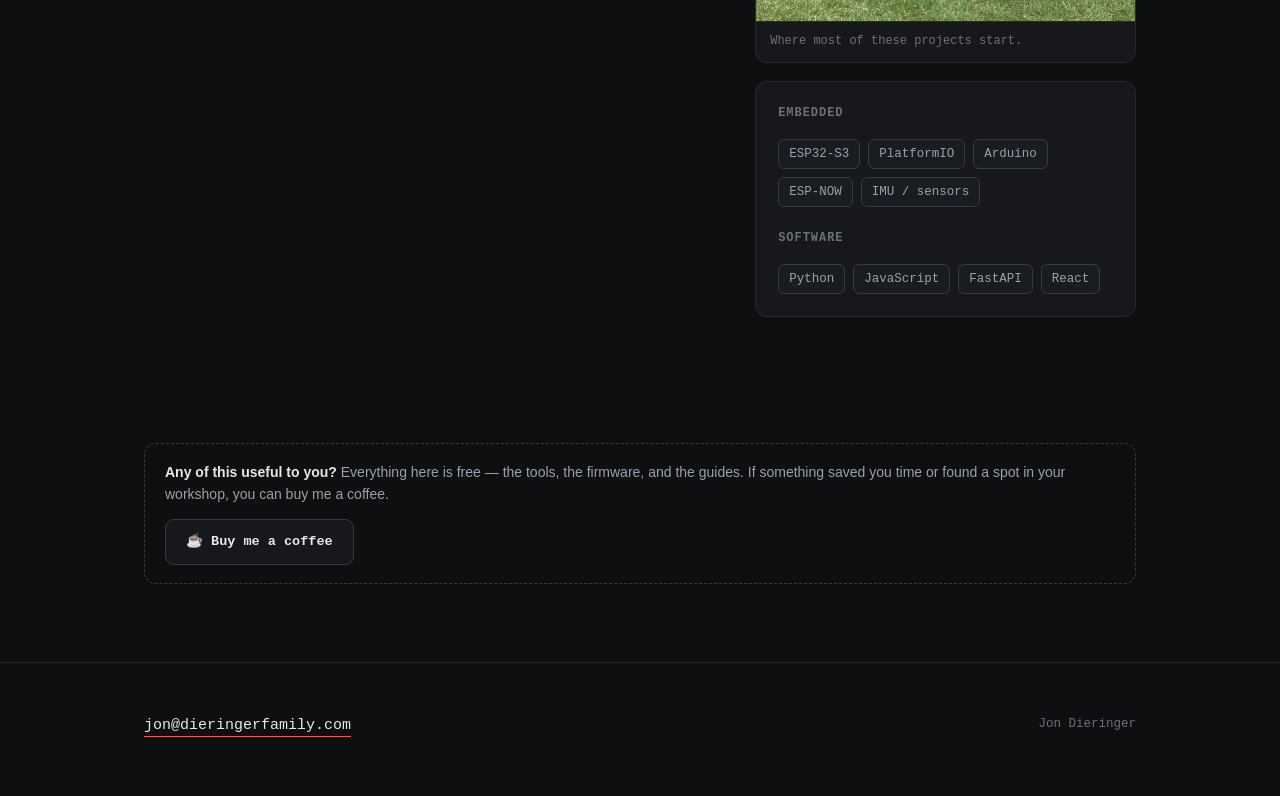
==== commit 3eaef536: "update colors and dropdown" ====
--- a/index.html
+++ b/index.html
@@ -22,7 +22,13 @@
       <nav class="links">
         <a href="#work">work</a>
         <a href="#about">about</a>
-        <a href="projects/inclinometer-manual.html">guide</a>
+        <div class="nav-dropdown">
+          <button type="button" class="nav-drop-toggle" aria-haspopup="true">guide<span class="nav-drop-caret" aria-hidden="true">▾</span></button>
+          <div class="nav-drop-menu" role="menu">
+            <a href="projects/inclinometer-manual.html" role="menuitem">Angle Gauge</a>
+            <div class="drop-soon">More projects soon</div>
+          </div>
+        </div>
         <a href="flash.html">flash</a>
         <a href="#contact">contact</a>
       </nav>
--- a/assets/site.css
+++ b/assets/site.css
@@ -7,8 +7,9 @@
   --text:      #e6e8ec;
   --text-dim:  #9aa1aa;
   --text-mute: #6b7179;
-  --accent:    #e11a2b;  /* Ohio State scarlet */
+  --accent:    #f2555f;  /* scarlet, softened for legibility on dark */
   --accent-2:  #c2c8d0;  /* Ohio State gray */
+  --accent-text: var(--accent); /* text red == brand red */
   --warn:      #f7b955;
   --mono: "SF Mono", "JetBrains Mono", "Fira Code", ui-monospace, "Cascadia Code", Menlo, Consolas, monospace;
   --sans: -apple-system, BlinkMacSystemFont, "Segoe UI", Inter, Roboto, Helvetica, Arial, sans-serif;
@@ -82,15 +83,87 @@
   color: var(--text);
 }
 .brand:hover { text-decoration: none; }
-.brand .dot { color: var(--accent); }
-nav.links { display: flex; gap: 26px; }
+.brand .dot { color: var(--accent-text); }
+nav.links { display: flex; align-items: center; gap: 26px; }
 nav.links a {
   color: var(--text-dim);
   font-size: 14px;
   font-family: var(--mono);
 }
-nav.links a:hover { color: var(--accent); text-decoration: none; }
+nav.links a:hover { color: var(--accent-text); text-decoration: none; }
 @media (max-width: 620px) { nav.links { display: none; } }
+
+/* ---------- Nav dropdown (project guides) ---------- */
+.nav-dropdown { position: relative; display: inline-flex; align-items: center; }
+/* invisible bridge so the pointer can cross the gap to the menu without it closing */
+.nav-dropdown::after {
+  content: "";
+  position: absolute;
+  top: 100%;
+  left: -14px;
+  right: -14px;
+  height: 16px;
+}
+.nav-drop-toggle {
+  font-family: var(--mono);
+  font-size: 14px;
+  color: var(--text-dim);
+  background: none;
+  border: none;
+  padding: 0;
+  cursor: pointer;
+  display: inline-flex;
+  align-items: center;
+  gap: 5px;
+}
+.nav-drop-caret { font-size: 9px; transition: transform .16s ease; }
+.nav-dropdown:hover .nav-drop-toggle,
+.nav-dropdown:focus-within .nav-drop-toggle { color: var(--accent-text); }
+.nav-dropdown:hover .nav-drop-caret,
+.nav-dropdown:focus-within .nav-drop-caret { transform: rotate(180deg); }
+
+.nav-drop-menu {
+  position: absolute;
+  top: calc(100% + 12px);
+  right: 0;
+  min-width: 190px;
+  background: var(--bg-card);
+  border: 1px solid var(--line-soft);
+  border-radius: 10px;
+  padding: 6px;
+  display: flex;
+  flex-direction: column;
+  gap: 2px;
+  box-shadow: 0 12px 34px rgba(0, 0, 0, 0.45);
+  opacity: 0;
+  visibility: hidden;
+  transform: translateY(-6px);
+  transition: opacity .16s ease, transform .16s ease, visibility .16s;
+  z-index: 30;
+}
+.nav-dropdown:hover .nav-drop-menu,
+.nav-dropdown:focus-within .nav-drop-menu {
+  opacity: 1;
+  visibility: visible;
+  transform: translateY(0);
+}
+.nav-drop-menu a {
+  font-family: var(--mono);
+  font-size: 13.5px;
+  color: var(--text-dim);
+  padding: 9px 12px;
+  border-radius: 6px;
+  white-space: nowrap;
+}
+.nav-drop-menu a:hover { color: var(--text); background: var(--bg-soft); text-decoration: none; }
+.nav-drop-menu .drop-soon {
+  font-family: var(--mono);
+  font-size: 11.5px;
+  color: var(--text-mute);
+  padding: 8px 12px 4px;
+  border-top: 1px solid var(--line);
+  margin-top: 4px;
+}
 
 /* ---------- Hero ---------- */
 .hero { padding: 72px 0 44px; }
@@ -109,13 +182,13 @@
 .status .pulse {
   width: 7px; height: 7px; border-radius: 50%;
   background: var(--accent);
-  box-shadow: 0 0 0 0 rgba(225, 26, 43, 0.6);
+  box-shadow: 0 0 0 0 rgba(242, 85, 95, 0.6);
   animation: pulse 2.4s infinite;
 }
 @keyframes pulse {
-  0%   { box-shadow: 0 0 0 0 rgba(225,26,43,0.5); }
-  70%  { box-shadow: 0 0 0 7px rgba(225,26,43,0); }
-  100% { box-shadow: 0 0 0 0 rgba(225,26,43,0); }
+  0%   { box-shadow: 0 0 0 0 rgba(242,85,95,0.5); }
+  70%  { box-shadow: 0 0 0 7px rgba(242,85,95,0); }
+  100% { box-shadow: 0 0 0 0 rgba(242,85,95,0); }
 }
 .hero h1 {
   font-size: clamp(32px, 5.2vw, 46px);
@@ -124,7 +197,7 @@
   letter-spacing: -0.03em;
   font-weight: 700;
 }
-.hero h1 .accent { color: var(--accent); }
+.hero h1 .accent { color: var(--accent-text); }
 .hero p.lead {
   font-size: clamp(17px, 2.4vw, 20px);
   color: var(--text-dim);
@@ -148,8 +221,8 @@
   border-color: var(--accent);
   font-weight: 600;
 }
-.btn.primary:hover { background: #f4283a; }
-.btn.ghost:hover { border-color: var(--accent); color: var(--accent); }
+.btn.primary:hover { background: #e8444f; }
+.btn.ghost:hover { border-color: var(--accent); color: var(--accent-text); }
 
 /* ---------- Section headings ---------- */
 section { padding: 48px 0; }
@@ -162,7 +235,7 @@
 .sec-head .idx {
   font-family: var(--mono);
   font-size: 13px;
-  color: var(--accent);
+  color: var(--accent-text);
 }
 .sec-head h2 {
   font-size: clamp(24px, 4vw, 30px);
@@ -261,7 +334,7 @@
 .card-title .kind {
   font-family: var(--mono);
   font-size: 12px;
-  color: var(--accent);
+  color: var(--accent-text);
 }
 .badge {
   font-family: var(--mono);
@@ -291,7 +364,7 @@
   content: "▸";
   position: absolute;
   left: 0;
-  color: var(--accent);
+  color: var(--accent-text);
   font-size: 12px;
 }
 
@@ -315,7 +388,7 @@
 .card-cta {
   font-family: var(--mono);
   font-size: 13px;
-  color: var(--accent);
+  color: var(--accent-text);
   white-space: nowrap;
 }
 .card:hover .card-cta { text-decoration: underline; }
@@ -325,7 +398,7 @@
   font-size: 13px;
   color: var(--text-mute);
 }
-.card-link:hover { color: var(--accent); text-decoration: none; }
+.card-link:hover { color: var(--accent-text); text-decoration: none; }
 
 /* ---------- Get-started call-to-action panel ---------- */
 .cta-panel {
@@ -343,7 +416,7 @@
 .cta-panel .cta-copy { min-width: 220px; }
 .cta-panel .cta-copy h3 { margin: 0 0 5px; font-size: 18px; }
 .cta-panel .cta-copy p { margin: 0; color: var(--text-dim); font-size: 14px; line-height: 1.5; }
-.cta-btn {
+.cta-panel .cta-btn {
   font-family: var(--mono);
   font-size: 14px;
   font-weight: 600;
@@ -354,7 +427,7 @@
   color: #fff;
   white-space: nowrap;
 }
-.cta-btn:hover { text-decoration: none; filter: brightness(1.08); }
+.cta-panel .cta-btn:hover { text-decoration: none; filter: brightness(1.08); }
 
 /* ---------- Buy-me-a-coffee ---------- */
 .coffee {
@@ -370,7 +443,7 @@
 }
 .coffee-copy { min-width: 240px; font-size: 14px; color: var(--text-dim); line-height: 1.55; }
 .coffee-copy strong { color: var(--text); }
-.coffee-btn {
+.coffee .coffee-btn {
   font-family: var(--mono);
   font-size: 13.5px;
   font-weight: 600;
@@ -381,7 +454,7 @@
   background: var(--bg-soft);
   white-space: nowrap;
 }
-.coffee-btn:hover { border-color: var(--warn); color: var(--warn); text-decoration: none; }
+.coffee .coffee-btn:hover { border-color: var(--warn); color: var(--warn); text-decoration: none; }
 
 /* ---------- Footer ---------- */
 footer {
@@ -403,7 +476,7 @@
   border-bottom: 1px solid var(--accent);
   padding-bottom: 2px;
 }
-footer .contact a:hover { color: var(--accent); text-decoration: none; }
+footer .contact a:hover { color: var(--accent-text); text-decoration: none; }
 footer .meta {
   font-family: var(--mono);
   font-size: 12.5px;
@@ -426,13 +499,13 @@
   color: var(--text-dim);
   margin: 40px 0 0;
 }
-.back-link:hover { color: var(--accent); text-decoration: none; }
+.back-link:hover { color: var(--accent-text); text-decoration: none; }
 
 .post-header { padding: 34px 0 30px; border-bottom: 1px solid var(--line); margin-bottom: 40px; }
 .post-kicker {
   font-family: var(--mono);
   font-size: 12.5px;
-  color: var(--accent);
+  color: var(--accent-text);
   letter-spacing: 0.04em;
   margin-bottom: 16px;
 }
@@ -471,7 +544,7 @@
 .post-body h2 .num {
   font-family: var(--mono);
   font-size: 15px;
-  color: var(--accent);
+  color: var(--accent-text);
   margin-right: 12px;
 }
 .post-body h3 {
@@ -482,10 +555,10 @@
 }
 .post-body p { color: var(--text-dim); margin: 0 0 18px; }
 .post-body strong { color: var(--text); font-weight: 600; }
-.post-body a { color: var(--accent); }
+.post-body a { color: var(--accent-text); }
 .post-body ul, .post-body ol { color: var(--text-dim); padding-left: 22px; margin: 0 0 20px; }
 .post-body li { margin: 0 0 9px; }
-.post-body li::marker { color: var(--accent); }
+.post-body li::marker { color: var(--accent-text); }
 
 .post-body code {
   font-family: var(--mono);
@@ -524,7 +597,7 @@
   font-size: 11px;
   text-transform: uppercase;
   letter-spacing: 0.08em;
-  color: var(--accent);
+  color: var(--accent-text);
   margin-bottom: 7px;
 }
 
@@ -656,7 +729,7 @@
 .stat .n {
   font-family: var(--mono);
   font-size: 24px;
-  color: var(--accent);
+  color: var(--accent-text);
   font-weight: 600;
   letter-spacing: -0.02em;
 }
@@ -678,7 +751,7 @@
   gap: 16px;
 }
 .post-foot .links { display: flex; gap: 8px; }
-.link-btn {
+a.link-btn {
   font-family: var(--mono);
   font-size: 12.5px;
   padding: 7px 14px;
@@ -687,7 +760,7 @@
   color: var(--text-dim);
   transition: all .15s;
 }
-.link-btn:hover { border-color: var(--accent); color: var(--accent); text-decoration: none; }
+a.link-btn:hover { border-color: var(--accent); color: var(--accent-text); text-decoration: none; }
 .link-btn[aria-disabled="true"] {
   opacity: .45;
   cursor: not-allowed;
@@ -752,7 +825,7 @@
 .fw-item .fw-chip {
   font-family: var(--mono);
   font-size: 10.5px;
-  color: var(--accent);
+  color: var(--accent-text);
   border: 1px solid var(--line-soft);
   border-radius: 999px;
   padding: 2px 8px;
@@ -790,7 +863,7 @@
 .fw-detail .fw-project {
   font-family: var(--mono);
   font-size: 12.5px;
-  color: var(--accent);
+  color: var(--accent-text);
   margin-bottom: 16px;
 }
 .fw-detail .fw-desc { color: var(--text-dim); font-size: 15px; margin: 0 0 20px; }
@@ -816,7 +889,7 @@
   position: relative; padding-left: 22px; font-size: 14.5px; color: var(--text-dim);
 }
 .hw-list li::before {
-  content: "▪"; position: absolute; left: 2px; color: var(--accent);
+  content: "▪"; position: absolute; left: 2px; color: var(--accent-text);
 }
 
 .fw-notes {
@@ -856,7 +929,7 @@
   height: 21px;
   border-radius: 50%;
   border: 1px solid var(--accent);
-  color: var(--accent);
+  color: var(--accent-text);
   font-family: var(--mono);
   font-size: 11px;
   font-weight: 600;
@@ -866,7 +939,7 @@
 }
 .fw-notes .note-label {
   display: block; font-family: var(--mono); font-size: 11px; text-transform: uppercase;
-  letter-spacing: 0.08em; color: var(--accent); margin-bottom: 6px;
+  letter-spacing: 0.08em; color: var(--accent-text); margin-bottom: 6px;
 }
 
 /* flash action row */
@@ -886,7 +959,7 @@
   cursor: pointer;
   transition: background .15s, transform .1s;
 }
-.flash-btn:hover { background: #f4283a; transform: translateY(-1px); }
+.flash-btn:hover { background: #e8444f; transform: translateY(-1px); }
 .fw-status {
   font-family: var(--mono); font-size: 12px;
   display: inline-flex; align-items: center; gap: 7px; color: var(--text-mute);
